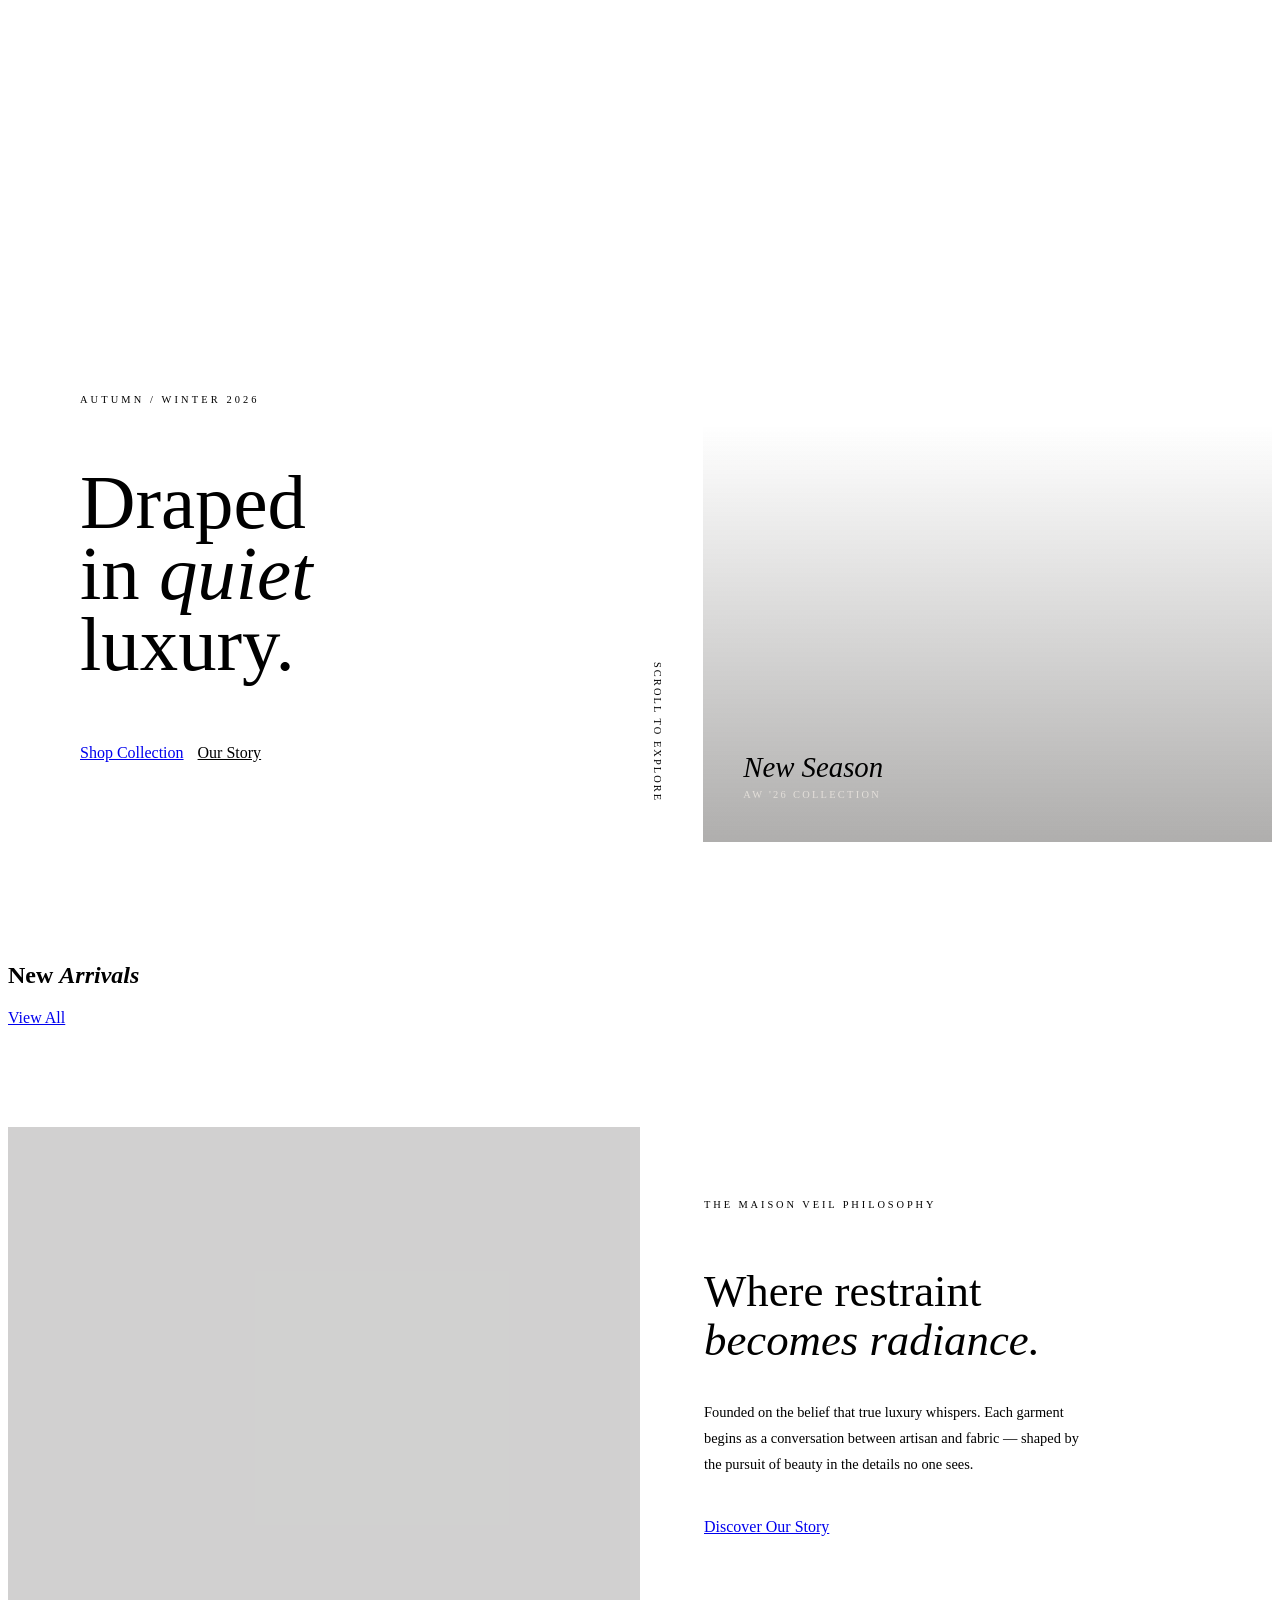
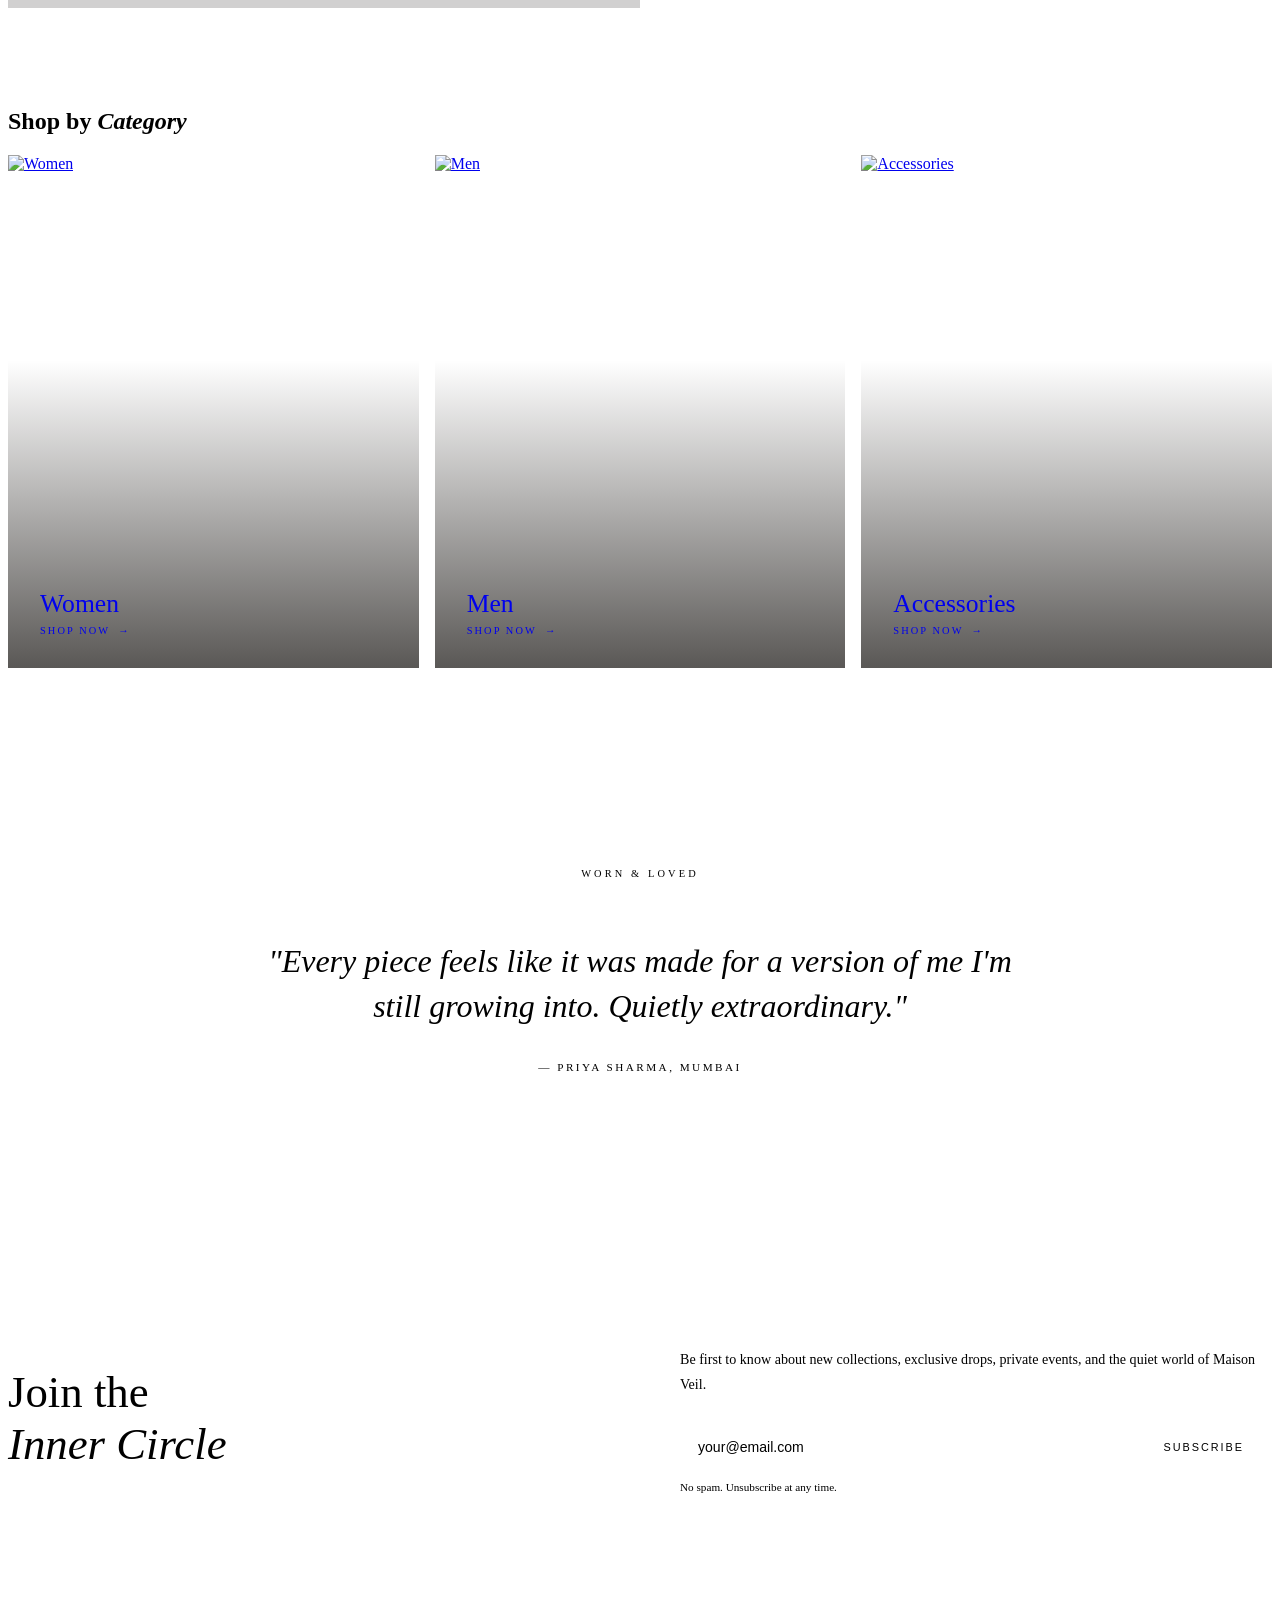
==== index.html @ 5a8b573b "Add initial HTML structure for Maison Veil site" ====
<!DOCTYPE html>
<html lang="en">
<head>
  <meta charset="UTF-8"/>
  <meta name="viewport" content="width=device-width, initial-scale=1.0"/>
  <title>Maison Veil — Luxury Ready-to-Wear</title>
  <link rel="stylesheet" href="shared.css"/>
  <style>
    /* ─── HERO ─── */
    .hero {
      display: grid; grid-template-columns: 55% 45%;
      height: calc(100vh - 66px); min-height: 600px;
      overflow: hidden;
    }
    .hero-left {
      position: relative; background: var(--ink);
      display: flex; flex-direction: column; justify-content: flex-end;
      padding: 80px 72px; overflow: hidden;
    }
    .hero-bg {
      position: absolute; inset: 0;
      background: url('https://images.unsplash.com/photo-1558618666-fcd25c85cd64?w=1000&q=80') center/cover;
      opacity: 0.3; transform: scale(1.05);
      animation: heroZoom 10s ease-out forwards;
    }
    @keyframes heroZoom { to { transform: scale(1); } }
    .hero-content { position: relative; z-index: 1; }
    .hero-eyebrow { font-size: 0.65rem; letter-spacing: 0.3em; text-transform: uppercase; color: var(--gold); margin-bottom: 20px; animation: fadeUp 0.8s 0.3s both; }
    .hero-title { font-family: var(--serif); font-size: clamp(3.5rem,6vw,6.5rem); font-weight: 300; line-height: 0.92; color: var(--cream); animation: fadeUp 0.8s 0.5s both; }
    .hero-title em { font-style: italic; color: var(--gold); }
    .hero-actions { display: flex; gap: 14px; margin-top: 48px; animation: fadeUp 0.8s 0.7s both; }
    @keyframes fadeUp { from { opacity: 0; transform: translateY(28px); } to { opacity: 1; transform: translateY(0); } }
    .hero-right {
      position: relative; overflow: hidden;
      background: url('https://images.unsplash.com/photo-1539109136881-3be0616acf4b?w=900&q=80') center/cover;
    }
    .hero-right-overlay { position: absolute; inset: 0; background: linear-gradient(to top, rgba(26,23,20,0.35) 0%, transparent 50%); }
    .hero-right-label { position: absolute; bottom: 40px; left: 40px; }
    .hero-right-label span { font-family: var(--serif); font-size: 1.8rem; font-style: italic; color: var(--cream); display: block; }
    .hero-right-label small { font-size: 0.65rem; letter-spacing: 0.22em; text-transform: uppercase; color: rgba(245,240,232,0.7); }
    .hero-scroll { position: absolute; bottom: 40px; right: 40px; writing-mode: vertical-rl; font-size: 0.65rem; letter-spacing: 0.2em; text-transform: uppercase; color: var(--taupe); animation: fadeUp 1s 1s both; }

    /* ─── FEATURED ─── */
    .featured { padding: 100px 0; }

    /* ─── BANNER ─── */
    .promo-banner {
      margin: 0 0 100px; display: grid; grid-template-columns: 1fr 1fr;
      min-height: 460px;
    }
    .banner-img {
      background: url('https://images.unsplash.com/photo-1515886657613-9f3515b0c78f?w=900&q=80') center/cover;
      position: relative;
    }
    .banner-img::after { content: ''; position: absolute; inset: 0; background: rgba(26,23,20,0.2); }
    .banner-content {
      background: var(--bone); display: flex; flex-direction: column;
      justify-content: center; padding: 72px 64px;
    }
    .banner-eyebrow { font-size: 0.65rem; letter-spacing: 0.28em; text-transform: uppercase; color: var(--taupe); margin-bottom: 20px; }
    .banner-title { font-family: var(--serif); font-size: clamp(2rem,3.5vw,3rem); font-weight: 300; margin-bottom: 20px; line-height: 1.1; }
    .banner-title em { font-style: italic; color: var(--taupe); }
    .banner-text { font-size: 0.9rem; line-height: 1.8; color: var(--taupe); max-width: 380px; margin-bottom: 40px; }

    /* ─── CATEGORIES ─── */
    .categories { padding: 0 0 100px; }
    .cat-grid { display: grid; grid-template-columns: repeat(3,1fr); gap: 16px; }
    .cat-card { position: relative; aspect-ratio: 4/5; overflow: hidden; background: var(--bone); }
    .cat-card img { width: 100%; height: 100%; object-fit: cover; transition: transform 0.7s ease; }
    .cat-card:hover img { transform: scale(1.06); }
    .cat-label {
      position: absolute; inset: 0;
      background: linear-gradient(transparent 40%, rgba(26,23,20,0.72));
      display: flex; flex-direction: column; justify-content: flex-end;
      padding: 32px;
    }
    .cat-name { font-family: var(--serif); font-size: 1.6rem; font-weight: 300; color: var(--cream); margin-bottom: 6px; }
    .cat-link { font-size: 0.65rem; letter-spacing: 0.2em; text-transform: uppercase; color: var(--gold); display: flex; align-items: center; gap: 8px; }
    .cat-link::after { content: '→'; }

    /* ─── TESTIMONIALS ─── */
    .testimonials { background: var(--ink); color: var(--cream); padding: 100px 0; text-align: center; }
    .t-eyebrow { font-size: 0.65rem; letter-spacing: 0.3em; text-transform: uppercase; color: var(--gold); margin-bottom: 60px; }
    .t-slide { display: none; }
    .t-slide.active { display: block; animation: fadeIn 0.5s ease; }
    @keyframes fadeIn { from { opacity: 0; } to { opacity: 1; } }
    .t-quote { font-family: var(--serif); font-size: clamp(1.3rem,2.5vw,2.2rem); font-style: italic; font-weight: 300; max-width: 760px; margin: 0 auto 28px; line-height: 1.4; }
    .t-author { font-size: 0.7rem; letter-spacing: 0.22em; text-transform: uppercase; color: var(--gold); }
    .t-dots { display: flex; justify-content: center; gap: 10px; margin-top: 48px; }
    .t-dot { width: 6px; height: 6px; border-radius: 50%; background: var(--taupe); border: none; cursor: pointer; transition: background 0.3s, transform 0.3s; }
    .t-dot.active { background: var(--gold); transform: scale(1.5); }

    /* ─── NEWSLETTER ─── */
    .newsletter { padding: 100px 0; display: grid; grid-template-columns: 1fr 1fr; gap: 80px; align-items: center; }
    .nl-title { font-family: var(--serif); font-size: clamp(2rem,3.5vw,3.2rem); font-weight: 300; }
    .nl-title em { font-style: italic; color: var(--taupe); }
    .nl-sub { font-size: 0.88rem; color: var(--taupe); line-height: 1.8; margin: 16px 0 28px; }
    .nl-row { display: flex; }
    .nl-input { flex: 1; padding: 14px 18px; border: 1px solid var(--mist); border-right: none; background: transparent; font-size: 0.88rem; outline: none; transition: border-color 0.3s; }
    .nl-input:focus { border-color: var(--gold); }
    .nl-input::placeholder { color: var(--taupe); }
    .nl-btn { padding: 14px 28px; background: var(--ink); color: var(--cream); border: 1px solid var(--ink); font-size: 0.68rem; letter-spacing: 0.18em; text-transform: uppercase; cursor: pointer; transition: background 0.3s; white-space: nowrap; }
    .nl-btn:hover { background: var(--gold); border-color: var(--gold); color: var(--ink); }
    .nl-note { font-size: 0.7rem; color: var(--taupe); margin-top: 12px; }

    /* ─── MOBILE ─── */
    @media (max-width: 900px) {
      .hero { grid-template-columns: 1fr; height: auto; }
      .hero-left { min-height: 60vh; padding: 100px 28px 56px; }
      .hero-right { min-height: 40vh; }
      .promo-banner { grid-template-columns: 1fr; }
      .banner-img { min-height: 280px; }
      .banner-content { padding: 48px 28px; }
      .cat-grid { grid-template-columns: 1fr 1fr; }
      .newsletter { grid-template-columns: 1fr; gap: 32px; }
    }
    @media (max-width: 600px) {
      .hero-actions { flex-direction: column; }
      .cat-grid { grid-template-columns: 1fr; }
    }
  </style>
</head>
<body>
  <div id="nav-placeholder"></div>
  <div id="marquee-placeholder"></div>

  <!-- HERO -->
  <section class="hero">
    <div class="hero-left">
      <div class="hero-bg"></div>
      <div class="hero-content">
        <div class="hero-eyebrow">Autumn / Winter 2026</div>
        <h1 class="hero-title">Draped<br/>in <em>quiet</em><br/>luxury.</h1>
        <div class="hero-actions">
          <a href="shop.html" class="btn btn-gold">Shop Collection</a>
          <a href="about.html" class="btn btn-outline" style="border-color:rgba(245,240,232,0.4);color:var(--cream)">Our Story</a>
        </div>
      </div>
      <div class="hero-scroll">Scroll to explore</div>
    </div>
    <div class="hero-right">
      <div class="hero-right-overlay"></div>
      <div class="hero-right-label">
        <span>New Season</span>
        <small>AW '26 Collection</small>
      </div>
    </div>
  </section>

  <!-- FEATURED PRODUCTS -->
  <section class="featured container">
    <div class="section-head reveal">
      <h2>New <em>Arrivals</em></h2>
      <a href="shop.html" class="view-all">View All</a>
    </div>
    <div class="products-grid" id="featuredGrid"></div>
  </section>

  <!-- PROMO BANNER -->
  <div class="promo-banner reveal">
    <div class="banner-img"></div>
    <div class="banner-content">
      <div class="banner-eyebrow">The Maison Veil Philosophy</div>
      <h2 class="banner-title">Where restraint<br/><em>becomes radiance.</em></h2>
      <p class="banner-text">Founded on the belief that true luxury whispers. Each garment begins as a conversation between artisan and fabric — shaped by the pursuit of beauty in the details no one sees.</p>
      <a href="about.html" class="btn btn-outline">Discover Our Story</a>
    </div>
  </div>

  <!-- CATEGORIES -->
  <section class="categories container">
    <div class="section-head reveal">
      <h2>Shop by <em>Category</em></h2>
    </div>
    <div class="cat-grid reveal">
      <a href="shop.html?cat=women" class="cat-card">
        <img src="https://images.unsplash.com/photo-1490481651871-ab68de25d43d?w=600&q=80" alt="Women"/>
        <div class="cat-label">
          <span class="cat-name">Women</span>
          <span class="cat-link">Shop Now</span>
        </div>
      </a>
      <a href="shop.html?cat=men" class="cat-card">
        <img src="https://images.unsplash.com/photo-1487222477894-8943e31ef7b2?w=600&q=80" alt="Men"/>
        <div class="cat-label">
          <span class="cat-name">Men</span>
          <span class="cat-link">Shop Now</span>
        </div>
      </a>
      <a href="shop.html?cat=accessories" class="cat-card">
        <img src="https://images.unsplash.com/photo-1548036328-c9fa89d128fa?w=600&q=80" alt="Accessories"/>
        <div class="cat-label">
          <span class="cat-name">Accessories</span>
          <span class="cat-link">Shop Now</span>
        </div>
      </a>
    </div>
  </section>

  <!-- TESTIMONIALS -->
  <section class="testimonials">
    <div class="container">
      <div class="t-eyebrow">Worn &amp; Loved</div>
      <div id="tCarousel">
        <div class="t-slide active"><p class="t-quote">"Every piece feels like it was made for a version of me I'm still growing into. Quietly extraordinary."</p><span class="t-author">— Priya Sharma, Mumbai</span></div>
        <div class="t-slide"><p class="t-quote">"The drape, the texture, the silence of it all. Maison Veil doesn't just dress you — it transforms you."</p><span class="t-author">— Arjun Mehta, Delhi</span></div>
        <div class="t-slide"><p class="t-quote">"I've never owned anything that earns so many compliments by saying so little. Absolute genius."</p><span class="t-author">— Kavya Reddy, Hyderabad</span></div>
      </div>
      <div class="t-dots">
        <button class="t-dot active" onclick="goT(0)"></button>
        <button class="t-dot" onclick="goT(1)"></button>
        <button class="t-dot" onclick="goT(2)"></button>
      </div>
    </div>
  </section>

  <!-- NEWSLETTER -->
  <section class="newsletter container reveal">
    <div>
      <h2 class="nl-title">Join the<br/><em>Inner Circle</em></h2>
    </div>
    <div>
      <p class="nl-sub">Be first to know about new collections, exclusive drops, private events, and the quiet world of Maison Veil.</p>
      <div class="nl-row">
        <input class="nl-input" type="email" id="nlEmail" placeholder="your@email.com"/>
        <button class="nl-btn" onclick="subscribe()">Subscribe</button>
      </div>
      <p class="nl-note" id="nlNote">No spam. Unsubscribe at any time.</p>
    </div>
  </section>

  <div id="footer-placeholder"></div>

  <script src="shared.js"></script>
  <script>
    document.getElementById('nav-placeholder').innerHTML = renderNav('index.html');
    document.getElementById('marquee-placeholder').innerHTML = renderMarquee();
    document.getElementById('footer-placeholder').innerHTML = renderFooter();

    // Render first 4 products
    const grid = document.getElementById('featuredGrid');
    grid.innerHTML = PRODUCTS.slice(0,4).map((p,i) => renderProductCard(p, i*0.08)).join('');
    initReveal();
    Wishlist.updateIcons();
    initMobileNav();

    // Testimonials
    let tIdx = 0;
    function goT(i) {
      document.querySelectorAll('.t-slide').forEach((s,j) => s.classList.toggle('active', j===i));
      document.querySelectorAll('.t-dot').forEach((d,j) => d.classList.toggle('active', j===i));
      tIdx = i;
    }
    setInterval(() => goT((tIdx+1)%3), 5000);

    // Newsletter
    function subscribe() {
      const email = document.getElementById('nlEmail').value;
      const note = document.getElementById('nlNote');
      if (!email || !email.includes('@')) { note.textContent = 'Please enter a valid email.'; note.style.color='var(--rust)'; return; }
      note.textContent = '✓ Welcome to the inner circle!';
      note.style.color = 'var(--green)';
      document.getElementById('nlEmail').value = '';
    }
  </script>
</body>
</html>
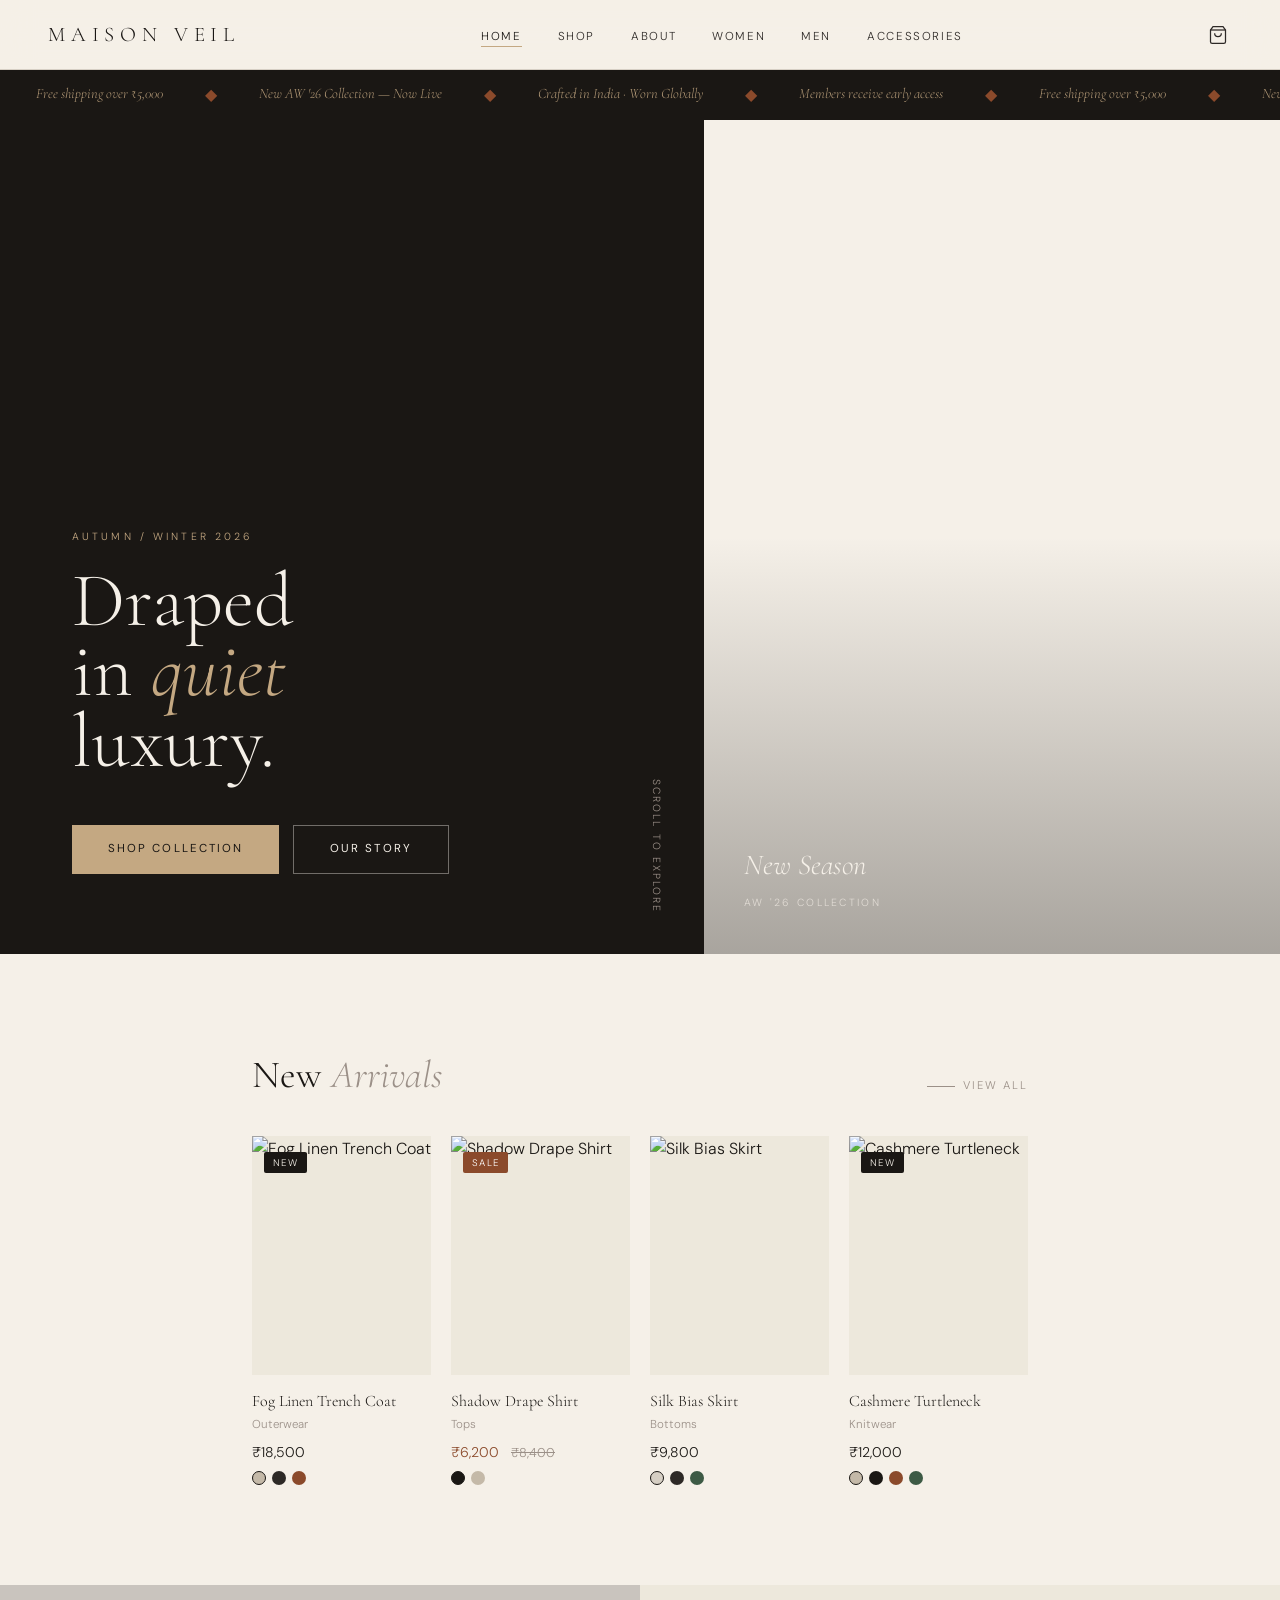
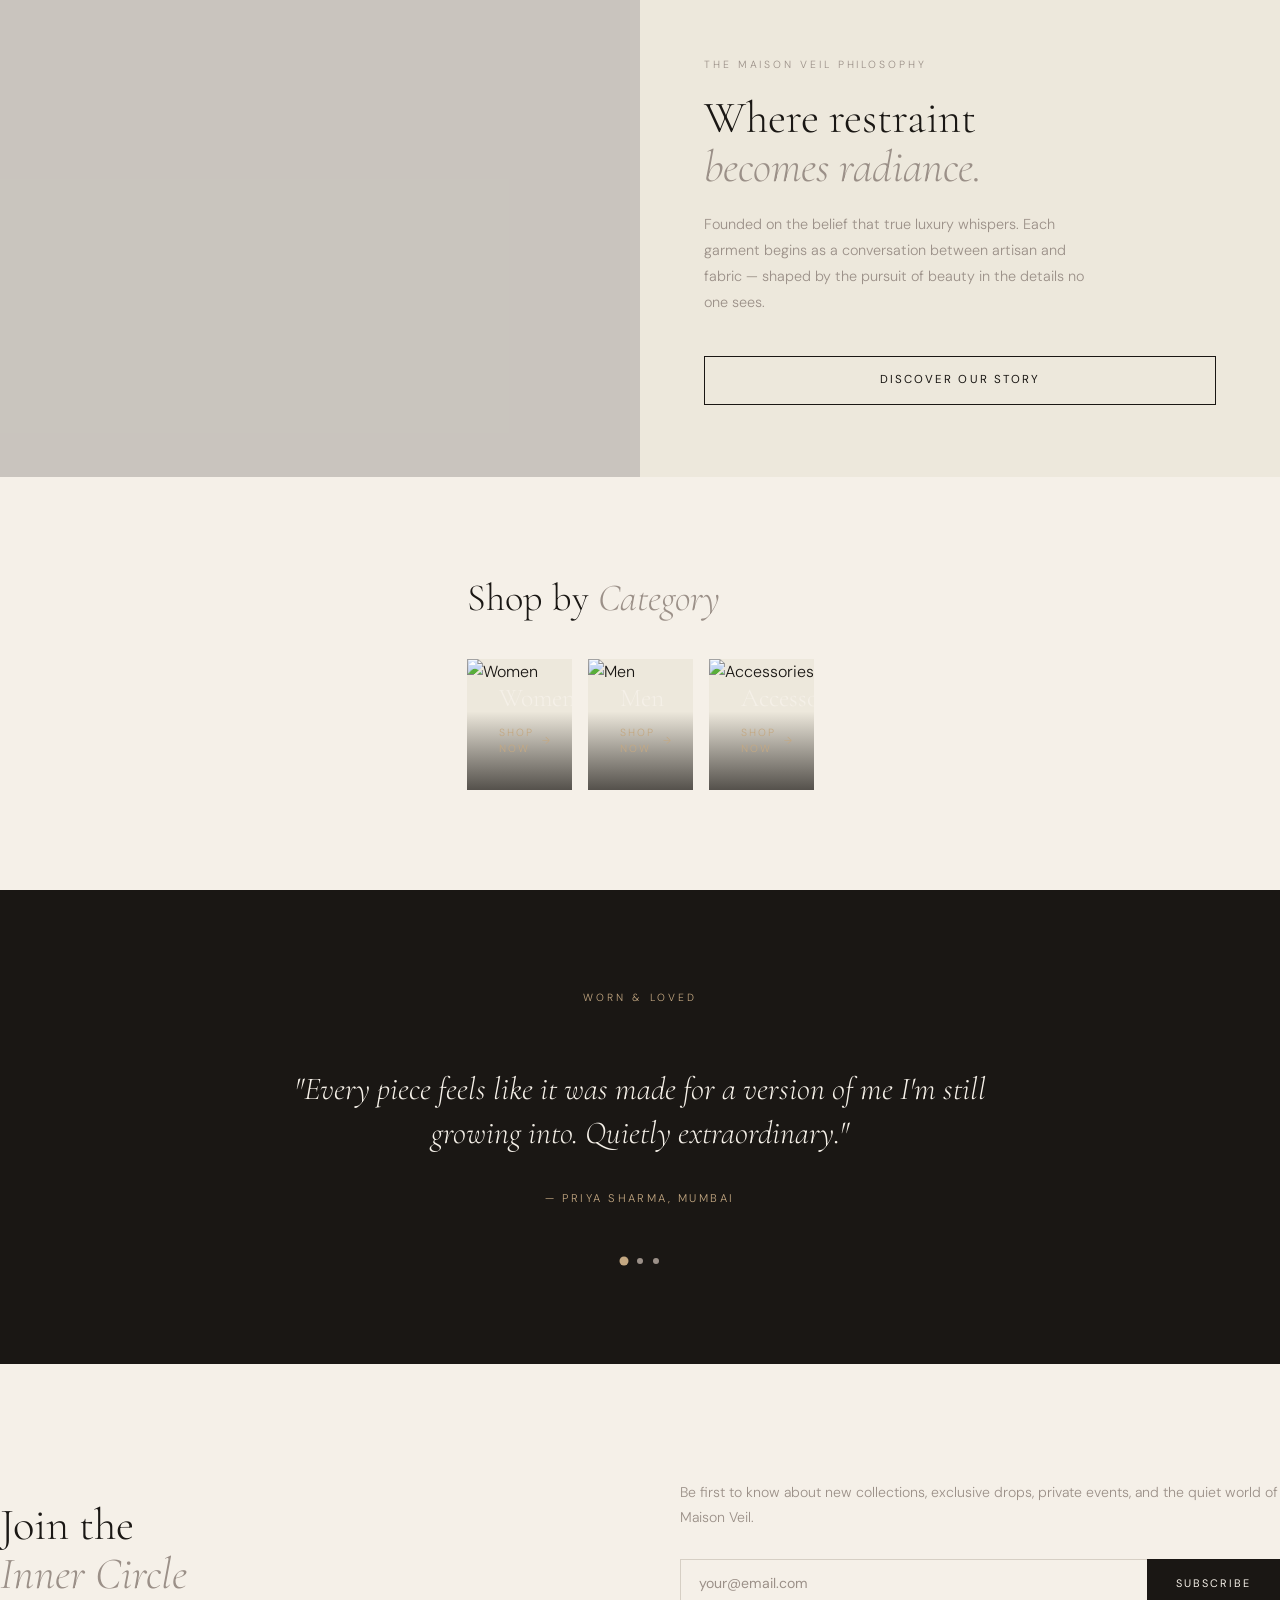
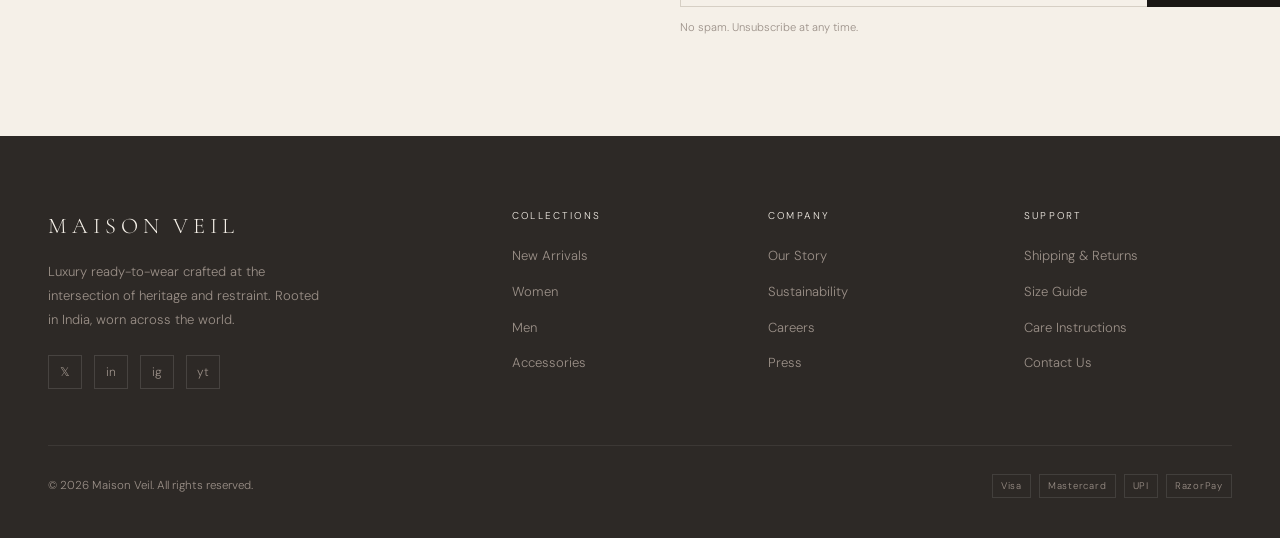
==== commit bc1e6003: "Update index.html" ====
--- a/index.html
+++ b/index.html
@@ -1,6 +1,15 @@
 <!DOCTYPE html>
 <html lang="en">
 <head>
+  <!-- Google tag (gtag.js) -->
+<script async src="https://www.googletagmanager.com/gtag/js?id=G-BYQKLJLSNP"></script>
+<script>
+  window.dataLayer = window.dataLayer || [];
+  function gtag(){dataLayer.push(arguments);}
+  gtag('js', new Date());
+
+  gtag('config', 'G-BYQKLJLSNP');
+</script>
   <meta charset="UTF-8"/>
   <meta name="viewport" content="width=device-width, initial-scale=1.0"/>
   <title>Maison Veil — Luxury Ready-to-Wear</title>
--- a/shared.css
+++ b/shared.css
@@ -0,0 +1,275 @@
+@import url('https://fonts.googleapis.com/css2?family=Cormorant+Garamond:ital,wght@0,300;0,400;0,600;1,300;1,400&family=DM+Sans:ital,wght@0,300;0,400;0,500;1,300&display=swap');
+
+*, *::before, *::after { margin: 0; padding: 0; box-sizing: border-box; }
+
+:root {
+  --cream: #F5F0E8;
+  --bone: #EDE8DC;
+  --ink: #1A1714;
+  --charcoal: #2D2926;
+  --taupe: #9B9088;
+  --gold: #C4A882;
+  --rust: #8B4A2B;
+  --mist: #D6CFC4;
+  --green: #3D5A45;
+  --red: #B03A2E;
+  --serif: 'Cormorant Garamond', Georgia, serif;
+  --sans: 'DM Sans', sans-serif;
+  --shadow: 0 4px 24px rgba(26,23,20,0.08);
+  --shadow-lg: 0 12px 48px rgba(26,23,20,0.14);
+  --radius: 2px;
+  --transition: 0.3s cubic-bezier(0.4,0,0.2,1);
+}
+
+html { scroll-behavior: smooth; }
+body {
+  background: var(--cream);
+  color: var(--ink);
+  font-family: var(--sans);
+  font-weight: 300;
+  line-height: 1.6;
+  min-height: 100vh;
+  display: flex;
+  flex-direction: column;
+}
+
+a { text-decoration: none; color: inherit; }
+img { display: block; max-width: 100%; }
+button { cursor: pointer; font-family: var(--sans); }
+input, select, textarea { font-family: var(--sans); }
+
+/* ─── UTILITY ─── */
+.container { max-width: 1320px; margin: 0 auto; padding: 0 48px; }
+.sr-only { position: absolute; width: 1px; height: 1px; overflow: hidden; clip: rect(0,0,0,0); }
+.flex { display: flex; }
+.items-center { align-items: center; }
+.justify-between { justify-content: space-between; }
+.gap-sm { gap: 12px; }
+.gap-md { gap: 24px; }
+.gap-lg { gap: 40px; }
+.text-taupe { color: var(--taupe); }
+.text-gold { color: var(--gold); }
+.text-rust { color: var(--rust); }
+
+/* ─── TYPOGRAPHY ─── */
+.serif { font-family: var(--serif); }
+h1,h2,h3 { font-family: var(--serif); font-weight: 300; line-height: 1.1; }
+.eyebrow { font-size: 0.68rem; letter-spacing: 0.28em; text-transform: uppercase; color: var(--taupe); }
+.page-title { font-family: var(--serif); font-size: clamp(2rem,4vw,3.5rem); margin-bottom: 8px; }
+
+/* ─── BUTTONS ─── */
+.btn {
+  display: inline-flex; align-items: center; justify-content: center; gap: 10px;
+  font-size: 0.72rem; letter-spacing: 0.18em; text-transform: uppercase;
+  padding: 14px 36px; border: none; transition: var(--transition);
+  font-family: var(--sans); font-weight: 400;
+}
+.btn-dark { background: var(--ink); color: var(--cream); }
+.btn-dark:hover { background: var(--charcoal); }
+.btn-outline { background: transparent; border: 1px solid var(--ink); color: var(--ink); }
+.btn-outline:hover { background: var(--ink); color: var(--cream); }
+.btn-gold { background: var(--gold); color: var(--ink); }
+.btn-gold:hover { background: #b8945e; }
+.btn-full { width: 100%; }
+.btn-rust { background: var(--rust); color: #fff; }
+.btn-rust:hover { background: #7a3f25; }
+
+/* ─── BADGE ─── */
+.badge {
+  display: inline-block;
+  font-size: 0.6rem; letter-spacing: 0.14em; text-transform: uppercase;
+  padding: 3px 9px; border-radius: 2px;
+}
+.badge-new { background: var(--ink); color: var(--cream); }
+.badge-sale { background: var(--rust); color: #fff; }
+.badge-sold { background: var(--taupe); color: #fff; }
+
+/* ─── NAV ─── */
+.navbar {
+  position: sticky; top: 0; z-index: 200;
+  background: rgba(245,240,232,0.96); backdrop-filter: blur(16px);
+  border-bottom: 1px solid var(--mist);
+}
+.navbar-inner {
+  display: flex; align-items: center; justify-content: space-between;
+  padding: 18px 48px; max-width: 1320px; margin: 0 auto;
+}
+.nav-logo {
+  font-family: var(--serif); font-size: 1.3rem;
+  letter-spacing: 0.28em; text-transform: uppercase;
+  font-weight: 300; color: var(--ink);
+}
+.nav-links { display: flex; gap: 36px; list-style: none; }
+.nav-links a {
+  font-size: 0.72rem; letter-spacing: 0.14em; text-transform: uppercase;
+  color: var(--charcoal); position: relative; padding-bottom: 3px;
+  transition: color var(--transition);
+}
+.nav-links a::after {
+  content: ''; position: absolute; bottom: 0; left: 0;
+  width: 0; height: 1px; background: var(--gold);
+  transition: width var(--transition);
+}
+.nav-links a:hover::after, .nav-links a.active::after { width: 100%; }
+.nav-links a.active { color: var(--ink); }
+.nav-actions { display: flex; align-items: center; gap: 20px; }
+.nav-icon-btn {
+  background: none; border: none;
+  display: flex; align-items: center; gap: 6px;
+  font-size: 0.82rem; color: var(--charcoal);
+  transition: color var(--transition); padding: 4px;
+  position: relative;
+}
+.nav-icon-btn:hover { color: var(--gold); }
+.cart-badge {
+  position: absolute; top: -4px; right: -6px;
+  width: 16px; height: 16px; border-radius: 50%;
+  background: var(--rust); color: #fff;
+  font-size: 0.6rem; display: flex; align-items: center; justify-content: center;
+}
+.nav-hamburger { display: none; flex-direction: column; gap: 5px; background: none; border: none; padding: 4px; }
+.nav-hamburger span { width: 22px; height: 1px; background: var(--ink); display: block; }
+.nav-mobile {
+  display: none; flex-direction: column;
+  background: var(--cream); border-top: 1px solid var(--mist);
+  padding: 24px 28px; gap: 20px;
+}
+.nav-mobile.open { display: flex; }
+.nav-mobile a { font-size: 0.85rem; letter-spacing: 0.12em; text-transform: uppercase; color: var(--charcoal); }
+
+/* ─── BREADCRUMB ─── */
+.breadcrumb { padding: 14px 0; display: flex; gap: 8px; align-items: center; }
+.breadcrumb a { font-size: 0.72rem; color: var(--taupe); }
+.breadcrumb a:hover { color: var(--ink); }
+.breadcrumb span { font-size: 0.72rem; color: var(--taupe); }
+.breadcrumb .current { color: var(--ink); }
+
+/* ─── SECTION HEADER ─── */
+.section-head { display: flex; align-items: baseline; justify-content: space-between; margin-bottom: 40px; }
+.section-head h2 { font-family: var(--serif); font-size: clamp(1.8rem,3vw,2.8rem); font-weight: 300; }
+.section-head h2 em { font-style: italic; color: var(--taupe); }
+.view-all { font-size: 0.7rem; letter-spacing: 0.18em; text-transform: uppercase; color: var(--taupe); display: flex; align-items: center; gap: 8px; }
+.view-all::before { content: ''; width: 28px; height: 1px; background: currentColor; display: block; }
+.view-all:hover { color: var(--ink); }
+
+/* ─── PRODUCT CARD ─── */
+.product-card { position: relative; }
+.product-img-wrap {
+  position: relative; overflow: hidden; aspect-ratio: 3/4;
+  background: var(--bone); margin-bottom: 14px;
+}
+.product-img-wrap img { width: 100%; height: 100%; object-fit: cover; transition: transform 0.6s ease; }
+.product-card:hover .product-img-wrap img { transform: scale(1.05); }
+.product-img-badge { position: absolute; top: 12px; left: 12px; z-index: 1; }
+.product-wishlist {
+  position: absolute; top: 12px; right: 12px; z-index: 1;
+  width: 32px; height: 32px; border-radius: 50%;
+  background: rgba(245,240,232,0.9); border: none;
+  display: flex; align-items: center; justify-content: center;
+  font-size: 0.85rem; opacity: 0; transition: opacity var(--transition);
+}
+.product-card:hover .product-wishlist { opacity: 1; }
+.product-quick {
+  position: absolute; bottom: 0; left: 0; right: 0;
+  padding: 14px; background: rgba(26,23,20,0.88);
+  display: flex; justify-content: center;
+  transform: translateY(100%); transition: transform var(--transition);
+}
+.product-card:hover .product-quick { transform: translateY(0); }
+.product-quick-btn {
+  background: none; border: 1px solid rgba(245,240,232,0.5);
+  color: var(--cream); font-size: 0.65rem; letter-spacing: 0.16em;
+  text-transform: uppercase; padding: 8px 22px;
+  transition: background var(--transition);
+}
+.product-quick-btn:hover { background: rgba(245,240,232,0.15); }
+.product-info .name { font-family: var(--serif); font-size: 1rem; margin-bottom: 2px; }
+.product-info .sub { font-size: 0.72rem; color: var(--taupe); margin-bottom: 6px; }
+.product-info .price { font-size: 0.88rem; }
+.product-info .price .old { color: var(--taupe); text-decoration: line-through; margin-left: 8px; font-size: 0.8rem; }
+.product-info .price .sale { color: var(--rust); }
+.product-colors { display: flex; gap: 6px; margin-top: 8px; }
+.color-dot { width: 14px; height: 14px; border-radius: 50%; border: 1.5px solid transparent; cursor: pointer; }
+.color-dot.active, .color-dot:hover { border-color: var(--ink); }
+
+/* ─── PRODUCTS GRID ─── */
+.products-grid { display: grid; grid-template-columns: repeat(4,1fr); gap: 32px 20px; }
+@media (max-width: 1100px) { .products-grid { grid-template-columns: repeat(3,1fr); } }
+@media (max-width: 780px) { .products-grid { grid-template-columns: repeat(2,1fr); gap: 20px 14px; } }
+@media (max-width: 480px) { .products-grid { grid-template-columns: 1fr 1fr; gap: 16px 10px; } }
+
+/* ─── TOAST ─── */
+.toast {
+  position: fixed; bottom: 32px; left: 50%; transform: translateX(-50%) translateY(80px);
+  background: var(--ink); color: var(--cream);
+  padding: 14px 28px; font-size: 0.8rem; letter-spacing: 0.1em;
+  z-index: 9999; transition: transform 0.4s ease, opacity 0.4s;
+  opacity: 0; display: flex; align-items: center; gap: 12px;
+}
+.toast.show { transform: translateX(-50%) translateY(0); opacity: 1; }
+.toast-icon { color: var(--gold); }
+
+/* ─── FOOTER ─── */
+.footer {
+  background: var(--charcoal); color: var(--mist);
+  padding: 72px 48px 40px; margin-top: auto;
+}
+.footer-grid { display: grid; grid-template-columns: 2fr 1fr 1fr 1fr; gap: 48px; margin-bottom: 56px; }
+.footer-logo { font-family: var(--serif); font-size: 1.4rem; letter-spacing: 0.22em; text-transform: uppercase; color: var(--cream); margin-bottom: 16px; display: block; }
+.footer-tagline { font-size: 0.82rem; line-height: 1.8; max-width: 280px; color: var(--taupe); }
+.footer-social { display: flex; gap: 12px; margin-top: 24px; }
+.footer-social a {
+  width: 34px; height: 34px; border: 1px solid rgba(255,255,255,0.12);
+  display: flex; align-items: center; justify-content: center;
+  font-size: 0.75rem; color: var(--taupe);
+  transition: border-color var(--transition), color var(--transition);
+}
+.footer-social a:hover { border-color: var(--gold); color: var(--gold); }
+.footer-col-title { font-size: 0.62rem; letter-spacing: 0.22em; text-transform: uppercase; color: var(--cream); margin-bottom: 18px; }
+.footer-links { list-style: none; display: flex; flex-direction: column; gap: 10px; }
+.footer-links a { font-size: 0.82rem; color: var(--taupe); transition: color var(--transition); }
+.footer-links a:hover { color: var(--gold); }
+.footer-bottom { border-top: 1px solid rgba(255,255,255,0.07); padding-top: 28px; display: flex; justify-content: space-between; align-items: center; }
+.footer-copy { font-size: 0.72rem; color: var(--taupe); }
+.payment-methods { display: flex; gap: 8px; }
+.pay-chip { font-size: 0.6rem; letter-spacing: 0.08em; border: 1px solid rgba(255,255,255,0.1); padding: 3px 8px; color: var(--taupe); }
+
+/* ─── REVEAL ANIMATION ─── */
+.reveal { opacity: 0; transform: translateY(20px); transition: opacity 0.6s ease, transform 0.6s ease; }
+.reveal.visible { opacity: 1; transform: none; }
+
+/* ─── FORM ELEMENTS ─── */
+.form-group { display: flex; flex-direction: column; gap: 6px; }
+.form-label { font-size: 0.7rem; letter-spacing: 0.14em; text-transform: uppercase; color: var(--taupe); }
+.form-input, .form-select {
+  padding: 12px 16px; border: 1px solid var(--mist);
+  background: transparent; font-size: 0.9rem;
+  color: var(--ink); outline: none; border-radius: var(--radius);
+  transition: border-color var(--transition);
+}
+.form-input:focus, .form-select:focus { border-color: var(--gold); }
+.form-input::placeholder { color: var(--taupe); }
+.form-error { font-size: 0.72rem; color: var(--red); }
+.form-row { display: grid; grid-template-columns: 1fr 1fr; gap: 16px; }
+@media (max-width: 600px) { .form-row { grid-template-columns: 1fr; } }
+
+/* ─── MARQUEE ─── */
+.marquee-bar { background: var(--ink); padding: 12px 0; overflow: hidden; }
+.marquee-track { display: flex; animation: marquee 24s linear infinite; white-space: nowrap; }
+.marquee-item { font-family: var(--serif); font-style: italic; font-size: 0.9rem; color: var(--gold); padding: 0 36px; opacity: 0.9; }
+.marquee-sep { color: var(--rust); padding: 0 6px; }
+@keyframes marquee { from { transform: translateX(0); } to { transform: translateX(-50%); } }
+
+/* ─── RESPONSIVE HELPERS ─── */
+@media (max-width: 900px) {
+  .container { padding: 0 24px; }
+  .navbar-inner { padding: 16px 24px; }
+  .nav-links { display: none; }
+  .nav-hamburger { display: flex; }
+  .footer { padding: 56px 24px 32px; }
+  .footer-grid { grid-template-columns: 1fr 1fr; gap: 32px; }
+}
+@media (max-width: 600px) {
+  .footer-grid { grid-template-columns: 1fr; }
+  .footer-bottom { flex-direction: column; gap: 14px; text-align: center; }
+}
